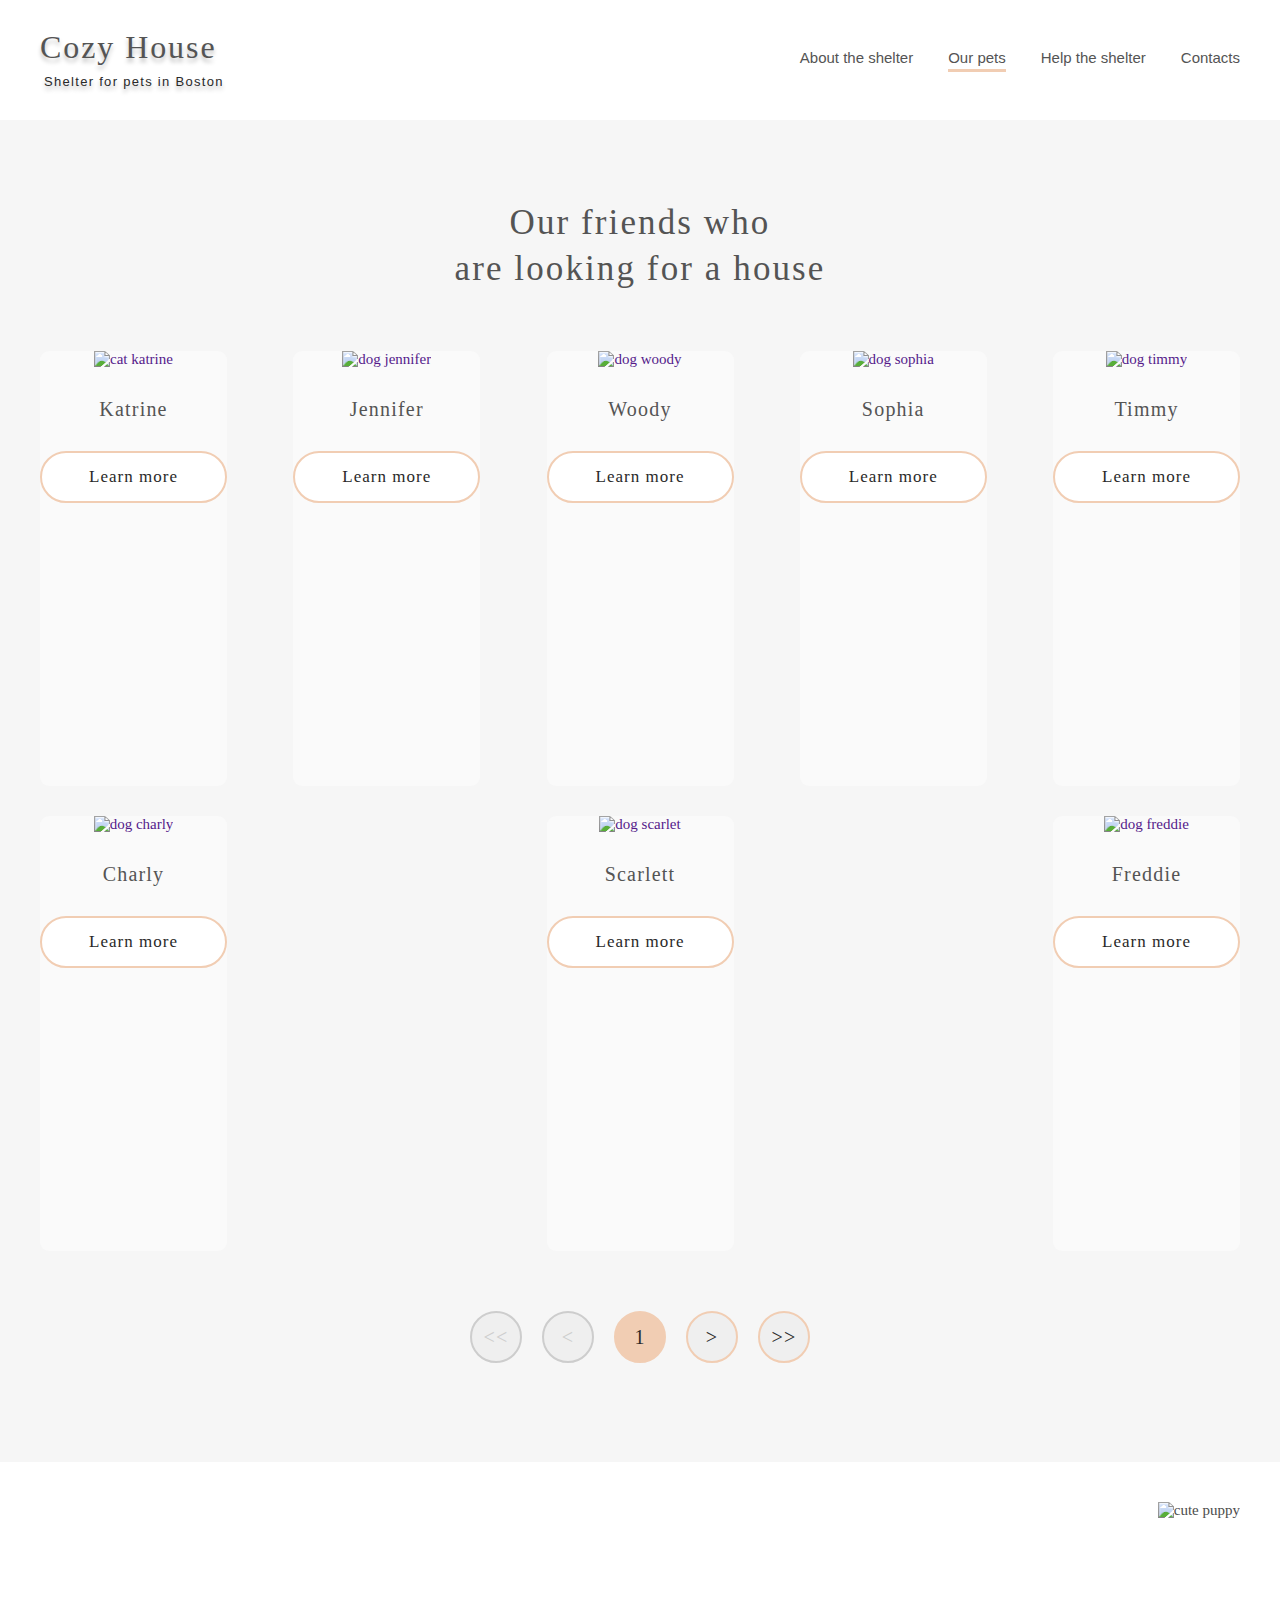
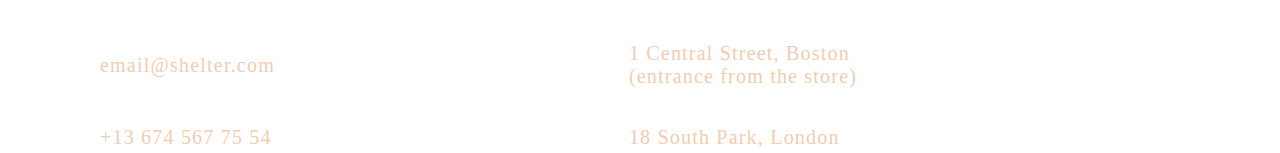
==== pages/pets/ourpets.html @ aa69cafd "feat: link files" ====
<!DOCTYPE html>
<html lang="en">
  <head>
    <meta charset="UTF-8" />
    <meta http-equiv="X-UA-Compatible" content="IE=edge" />
    <meta name="viewport" content="width=device-width, initial-scale=1.0" />
    <link rel="stylesheet" href="../normalize.css" />
    <link rel="stylesheet" href="ourpets.css" />
    <title>Shelter our pets page</title>
  </head>

  <body>
    <div class="body-container">
      <header class="header">
        <div class="wrapper header-wrapper">
          <div class="header-burger">
            <span></span>
        </div>
          <h1 class="header-title">
            <a href="../html/index.html" class="header-logo">Cozy House</a>
          </h1>
          <nav class="header-nav">
            <ul class="header-list">
              <li class="header-item">
                <a href="../html/index.html" class="nav-link"
                  >About the shelter</a
                >
              </li>
              <li class="header-item">
                <a href="" class="nav-link default-link">Our pets</a>
              </li>
              <li class="header-item">
                <a href="../html/index.html#help" class="nav-link"
                  >Help the shelter</a
                >
              </li>
              <li class="header-item">
                <a href="#contacts" class="nav-link">Contacts</a>
              </li>
            </ul>
          </nav>
        </div>
      </header>
      <main class="main">
        <section class="section section-pets">
          <div class="wrapper pets-wrapper">
            <h3 class="our-friends-heading">
              Our friends who<br />are looking for a house
            </h3>
            <div class="cards-container">
              <a href="" class="slider-link">
                <div class="slider-card">
                  <img
                    src="../assets/our-pets-page/pets-katrine.png"
                    alt="cat katrine"
                  />
                  <p class="card-name">Katrine</p>
                  <button class="card-button">Learn more</button>
                </div>
              </a>
              <a href="" class="slider-link">
                <div class="slider-card">
                  <img
                    src="../assets/our-pets-page/pets-jennifer.png"
                    alt="dog jennifer"
                  />
                  <p class="card-name">Jennifer</p>
                  <button class="card-button">Learn more</button>
                </div>
              </a>
              <a href="" class="slider-link">
                <div class="slider-card">
                  <img
                    src="../assets/our-pets-page/pets-woody.png"
                    alt="dog woody"
                  />
                  <p class="card-name">Woody</p>
                  <button class="card-button">Learn more</button>
                </div>
              </a>
              <a href="" class="slider-link">
                <div class="slider-card">
                  <img
                    src="../assets/our-pets-page/pets-sophia.png"
                    alt="dog sophia"
                  />
                  <p class="card-name">Sophia</p>
                  <button class="card-button">Learn more</button>
                </div>
              </a>
              <a href="" class="slider-link">
                <div class="slider-card">
                  <img
                    src="../assets/our-pets-page/pets-timmy.png"
                    alt="dog timmy"
                  />
                  <p class="card-name">Timmy</p>
                  <button class="card-button">Learn more</button>
                </div>
              </a>
              <a href="" class="slider-link">
                <div class="slider-card">
                  <img
                    src="../assets/our-pets-page/pets-charly.png"
                    alt="dog charly"
                  />
                  <p class="card-name">Charly</p>
                  <button class="card-button">Learn more</button>
                </div>
              </a>
              <a href="" class="slider-link">
                <div class="slider-card">
                  <img
                    src="../assets/our-pets-page/pets-scarlet.png"
                    alt="dog scarlet"
                  />
                  <p class="card-name">Scarlett</p>
                  <button class="card-button">Learn more</button>
                </div>
              </a>
              <a href="" class="slider-link">
                <div class="slider-card">
                  <img
                    src="../assets/our-pets-page/pets-freddie.png"
                    alt="dog freddie"
                  />
                  <p class="card-name">Freddie</p>
                  <button class="card-button">Learn more</button>
                </div>
              </a>
            </div>
            <div class="nav-container">
              <button class="pets-button disabled-button"><<</button>
              <button class="pets-button disabled-button"><</button>
              <div class="pets-button">1</div>
              <button class="pets-button">></button>
              <button class="pets-button">>></button>
            </div>
          </div>
        </section>
      </main>
      <footer class="footer" id="contacts">
        <div class="wrapper footer-wrapper">
          <div class="footer-info footer-contacts">
            <h3 class="content-title footer-title">
              For questions and suggestions
            </h3>
            <a href="mailto:email@shelter.com" class="footer-link contacts-link">email@shelter.com</a>
            <a href="tel:+136745677554" class="footer-link contacts-link">+13 674 567 75 54</a>
          </div>
          <div class="footer-info footer-locations">
            <h3 class="content-title footer-title">
              We are waiting for your visit
            </h3>
            <a href="https://goo.gl/maps/SF7EpuQ145KWg9pb9"
              class="footer-link locations-link"
              target="_blank">1 Central Street, Boston (entrance from the store)</a>
            <a href="https://goo.gl/maps/WDhi2uCBMkjXG2BU6"
              class="footer-link locations-link"
              target="_blank">18 South Park, London</a>
          </div>
          <div class="footer-img">
            <img src="../assets/background/footer-puppy.png" alt="cute puppy" />
          </div>
        </div>
      </footer>
    </div>
    <script src="ourpets.js"></script>
  </body>
</html>
---- pages/pets/ourpets.css ----
html {
  scroll-behavior: smooth;
}

*,
*::after,
*::before {
  margin: 0;
  padding: 0;
  border: 0;
  box-sizing: border-box;
}

a {
  text-decoration: none;
}

li {
  list-style: none;
}

img {
  vertical-align: top;
}

/*-------------general-styles-----------*/

body {
  font-family: Georgia;
  font-weight: 400;
  font-style: normal;
  font-size: 15px;
  color: #4c4c4c;
}

h1,
h2,
h3,
h4,
h5,
h6 {
  font-weight: inherit;
  font-size: inherit;
}

.body-container {
  height: 100%;
  display: flex;
  flex-direction: column;
  justify-content: space-between;
}

.wrapper {
  max-width: 1200px;
  margin: 0 auto;
  box-sizing: content-box;
  padding: 0px 15px 0px 15px;
}

/*-------------general-adaptive-styles-----------*/

@media (max-width: 1279px) and (min-width: 768px) {
  .wrapper {
    max-width: 708px;
    padding: 0;
  }
}

@media (max-width: 767px) and (min-width: 320px) {
  .wrapper {
    max-width: 300px;
    padding: 0;
  }
}

/*-------------header------------*/

.header {
  position: fixed;
  top: 0;
  left: 0;
  background-color: #fff;
  width: 100%;
  padding: 30px 0px;
}

.header-wrapper {
  max-height: 60px;
  display: flex;
  justify-content: space-between;
  align-items: center;
}

.header-logo {
  display: flex;
  flex-direction: column;
  font-size: 32px;
  line-height: 110%;
  color: #545454;
  text-shadow: 0px 4px 4px rgba(0, 0, 0, 0.25);
  letter-spacing: 0.06em;
}

.header-logo::after {
  content: "Shelter for pets in Boston";
  font-family: "Arial";
  font-style: normal;
  font-weight: 400;
  font-size: 13px;
  line-height: 115%;
  letter-spacing: 0.1em;
  color: #292929;
  margin: 10px 1px 0px 4px;
}

.header-nav {
  padding: 16px 0px 20px 0px;
}

.header-list {
  display: flex;
  justify-content: space-between;
  column-gap: 35px;
}

.header-item {
}

.nav-link {
  position: relative;
  color: #545454;
  font-family: "Arial";
  font-style: normal;
  font-weight: 400;
  font-size: 15px;
  line-height: 160%;
}

.nav-link::after {
  content: "";
  position: absolute;
  width: 100%;
  transform: scaleX(0);
  height: 3px;
  bottom: -6px;
  left: 0;
  background-color: #f1cdb3;
  transform-origin: bottom right;
  transition: transform 0.3s ease-out;
}

.nav-link:hover {
  color: #292929;
}

.nav-link:hover:after {
  transform: scaleX(1);
  transform-origin: bottom left;
}

.default-link::after {
  content: "";
  position: absolute;
  width: 100%;
  transform: scaleX(1);
  height: 3px;
  bottom: -6px;
  left: 0;
  background-color: #f1cdb3;
}

.nav-link:active {
  border-bottom: 3px solid #f1cdb3;
}

.header-burger {
  display: none;
}
/*-------------heder-adaptive-styles-----------*/

@media (max-width: 1279px) and (min-width: 768px) {
  .header-wrapper {
    justify-content: start;
    column-gap: 81px;
  }
}

@media (max-width: 767px) and (min-width: 320px) {
  .header {
    width: 100%;
    top: 0;
  }
  .header-wrapper {
    justify-content: start;
    column-gap: 43px;
  }
  .header-nav {
    display: none;
  }
  .header-burger {
    display: block;
    position: relative;
    width: 30px;
    height: 22px;
    order: 1;
  }
  .header-burger span {
    position: absolute;
    background-color:  #000000;
    width: 100%;
    height: 2px;
    left: 0;
    top: 10px;
  }
  .header-burger::before,
  .header-burger::after {
    content: "";
    position: absolute;
    background-color: #000000;
    width: 100%;
    height: 2px;
    left: 0;
  }
  .header-burger::before {
    top: 0;
  }
  .header-burger::after {
    bottom: 0;
  }
}

/*-------------main-styles-----------*/

.main {
  flex: 1 1 auto;
}

.content-title {
  font-size: 35px;
  line-height: 130%;
  letter-spacing: 0.06em;
  color: #545454;
}

@media (max-width: 767px) and (min-width: 320px) {
  .content-title {
    font-size: 25px;
    text-align: center;
  }
}

/*----------our-pets-section-------------*/

.section {
  padding: 200px 0px 100px 0px;
}

.section-pets {
  background: #f6f6f6;
}

.pets-wrapper {
  max-height: 1162px;
  display: flex;
  flex-direction: column;
  justify-content: space-between;
  row-gap: 45px;
  align-items: center;
}

.our-friends-heading {
  max-width: 400px;
  text-align: center;
  font-size: 35px;
  line-height: 130%;
  letter-spacing: 0.06em;
  color: #545454;
}

.cards-container {
  display: flex;
  flex-wrap: wrap;
  column-gap: 40px;
  row-gap: 30px;
  justify-content: space-between;
  padding: 15px 0px;
}

.slider-link:hover button {
  background: #fddcc4;
  border: 0;
  transition: 3ms;
}

.slider-link:hover div {
  background: #ffffff;
  transition: 3ms;
}

.slider-card {
  max-width: 270px;
  height: 435px;
  row-gap: 30px;
  display: flex;
  flex-direction: column;
  justify-content: start;
  align-items: center;
  background: #fafafa;
  border-radius: 9px;
}

.card-name {
  font-weight: 400;
  font-size: 20px;
  line-height: 115%;
  letter-spacing: 0.06em;
  color: #545454;
}

.card-button {
  width: 187px;
  height: 52px;
  border: 2px solid #f1cdb3;
  background: white;
  border-radius: 100px;
  font-size: 17px;
  line-height: 130%;
  letter-spacing: 0.06em;
  color: #292929;
}

.nav-container {
  display: flex;
  column-gap: 20px;
}

.pets-button {
  display: flex;
  justify-content: center;
  align-items: center;
  position: relative;
  border: 2px solid #f1cdb3;
  width: 52px;
  height: 52px;
  border-radius: 100px;
  font-size: 20px;
  line-height: 115%;
  letter-spacing: 0.06em;
  color: #292929;
}

.pets-button:nth-child(3) {
  background-color: #f1cdb3;
}

.disabled-button {
  border: 2px solid #cdcdcd;
  color: #cdcdcd;
}

/*-------------our-pets-adaptive-styles-----------*/

@media (max-width: 1279px) and (min-width: 768px) {
  .section {
    padding: 200px 0px 70px 0px;
  }
  .pets-wrapper {
    max-height: 1603px;
    row-gap: 30px;
  }
  .cards-container {
    padding: 0;
    padding: 0px 64px;
  }
  .slider-link:nth-child(n+7) {
    display: none;
  }
  .nav-container {
    margin: 10px 0px 0px 0px;
}
}

@media (max-width: 767px) and (min-width: 320px) {
  .slider-link:nth-child(n + 4) {
    display: none;
  }
  .section {
      padding: 162px 0px 42px 0px;
  }
  .pets-wrapper {
    max-height: 1565px;
    row-gap: 42px;
  }
  .our-friends-heading {
    font-size: 25px;
  }
  .cards-container {
    padding: 0;
    justify-content: center;
  }
  .nav-container {
    column-gap: 10px;
  }
}

/*-------------footer------------*/

.footer {
  width: 100%;
  max-height: 350px;
  background-image: url(../assets/background/footer-gradient-background.png),
    url(../assets/background/footer-background.png);
  background-size: cover;
}

.footer-wrapper {
  margin-top: 40px;
  display: flex;
  justify-content: space-between;
}

.footer-info {
  max-height: 234px;
  display: flex;
  margin: 16px 0px 0px 0px;
  flex-direction: column;
  justify-content: space-between;
}

.footer-contacts {
  row-gap: 40px;
}

.footer-locations {
  row-gap: 33px;
}

.footer-title {
  color: #ffffff;
  text-align: left;
  max-width: 278px;
  letter-spacing: 0.059em; /* в фигме 0.06em */
}

.footer-link {
  display: flex;
  max-width: 302px;
  align-items: center;
  column-gap: 20px;
  text-align: left;
  font-size: 20px;
  line-height: 115%;
  letter-spacing: 0.06em;
  color: #f1cdb3;
}

.contacts-link:nth-child(2)::before {
  content: "";
  background-image: url("../assets/footer-icons/mail.svg");
  width: 40px;
  height: 32px;
  background-repeat: no-repeat;
  align-items: center;
}

.contacts-link:nth-child(3)::before {
  content: "";
  background-image: url("../assets/footer-icons/phone.svg");
  width: 40px;
  height: 32px;
  background-repeat: no-repeat;
}

.locations-link::before {
  content: "";
  background-image: url("../assets/footer-icons/pin.svg");
  min-width: 22px;
  height: 32px;
  background-position: center;
  background-repeat: no-repeat;
}

/*----------footer-adaptive-styles-------------*/

@media (max-width: 1279px) and (min-width: 320px) {
  .footer-info {
    margin: 0;
  }
}

@media (max-width: 1279px) and (min-width: 768px) {
  .footer {
    max-height: 639px;
  }
  .footer-wrapper {
    margin-top: 35px; /* в фигме 30px */
    flex-wrap: wrap;
    justify-content: space-around;
    row-gap: 65px;
  }
}

@media (max-width: 767px) and (min-width: 320px) {
  .footer {
    max-height: 809px;
  }
  .footer-wrapper {
    margin-top: 27px; /* в фигме 30px */
    flex-wrap: wrap;
    justify-content: center;
    row-gap: 40px;
  }
  .footer-info {
    align-items: center;
  }
  .footer-locations {
    row-gap: 40px;
  }
  .footer-title {
    text-align: center;
  }
  .locations-link:last-child {
    align-self: flex-start;
  }
  .footer-img img {
    width: 260px;
    height: 269px;
  }
}
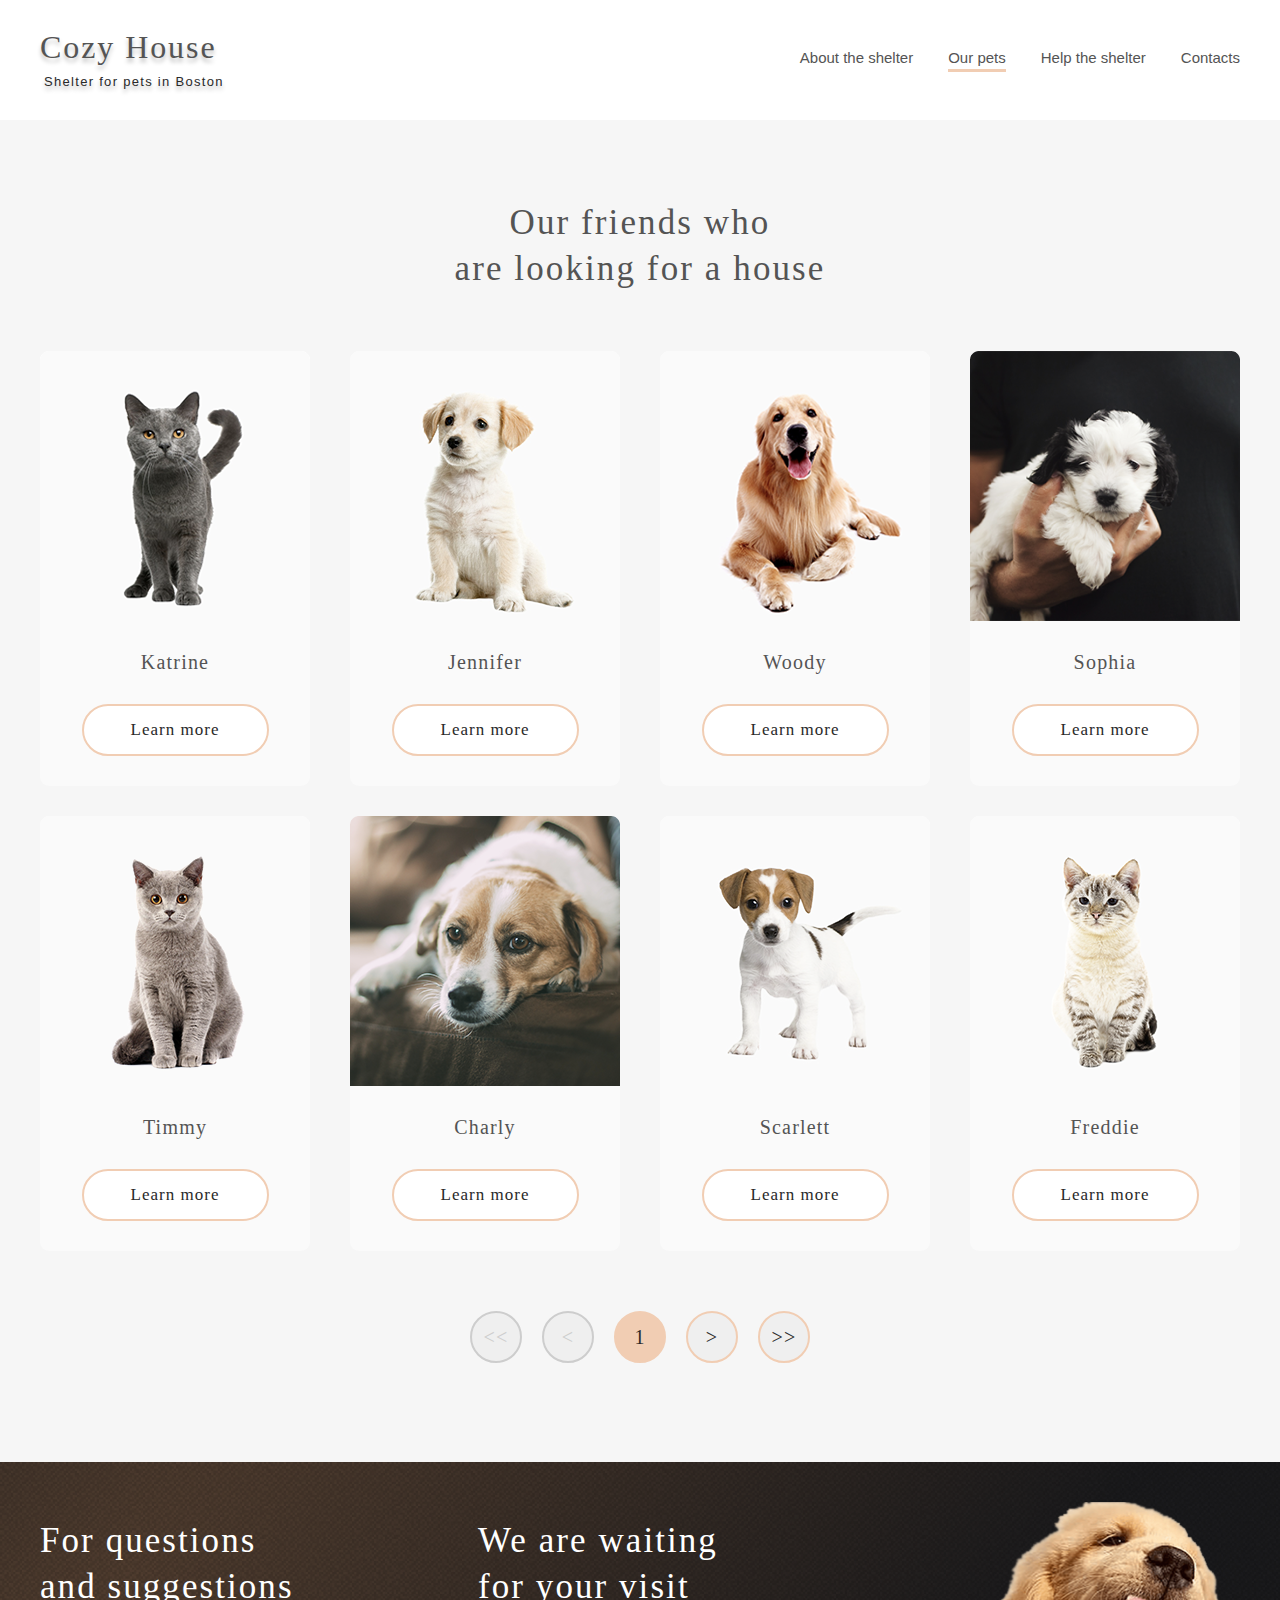
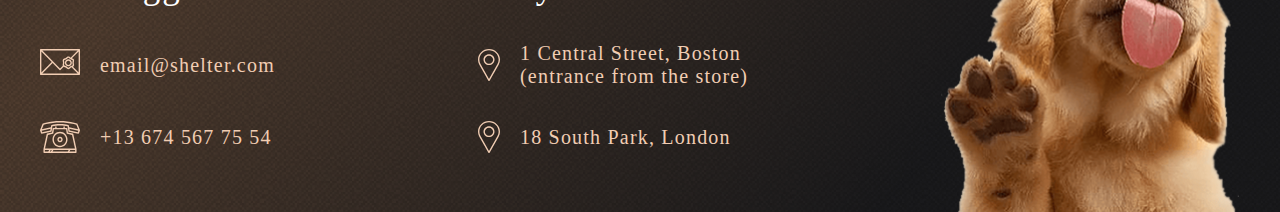
==== commit 1753a0f2: "feat: burger-menu" ====
--- a/pages/pets/ourpets.html
+++ b/pages/pets/ourpets.html
@@ -13,16 +13,13 @@
     <div class="body-container">
       <header class="header">
         <div class="wrapper header-wrapper">
-          <div class="header-burger">
-            <span></span>
-        </div>
-          <h1 class="header-title">
-            <a href="../html/index.html" class="header-logo">Cozy House</a>
+          <h1 class="header-title" id="header-link">
+            <a href="../main/index.html" class="header-logo">Cozy House</a>
           </h1>
           <nav class="header-nav">
-            <ul class="header-list">
+            <ul class="header-list" id="menu">
               <li class="header-item">
-                <a href="../html/index.html" class="nav-link"
+                <a href="../main/index.html" class="nav-link"
                   >About the shelter</a
                 >
               </li>
@@ -30,7 +27,7 @@
                 <a href="" class="nav-link default-link">Our pets</a>
               </li>
               <li class="header-item">
-                <a href="../html/index.html#help" class="nav-link"
+                <a href="../main/index.html#help" class="nav-link"
                   >Help the shelter</a
                 >
               </li>
@@ -39,10 +36,14 @@
               </li>
             </ul>
           </nav>
+          <div class="header-burger" id="header-burger">
+            <span></span>
         </div>
+        </div>
+        <div class="popup" id="popup"></div>
       </header>
       <main class="main">
-        <section class="section section-pets">
+        <section class="section section-pets" id="start">
           <div class="wrapper pets-wrapper">
             <h3 class="our-friends-heading">
               Our friends who<br />are looking for a house
@@ -51,7 +52,7 @@
               <a href="" class="slider-link">
                 <div class="slider-card">
                   <img
-                    src="../assets/our-pets-page/pets-katrine.png"
+                    src="../../assets/our-pets-page/pets-katrine.png"
                     alt="cat katrine"
                   />
                   <p class="card-name">Katrine</p>
@@ -61,7 +62,7 @@
               <a href="" class="slider-link">
                 <div class="slider-card">
                   <img
-                    src="../assets/our-pets-page/pets-jennifer.png"
+                    src="../../assets/our-pets-page/pets-jennifer.png"
                     alt="dog jennifer"
                   />
                   <p class="card-name">Jennifer</p>
@@ -71,7 +72,7 @@
               <a href="" class="slider-link">
                 <div class="slider-card">
                   <img
-                    src="../assets/our-pets-page/pets-woody.png"
+                    src="../../assets/our-pets-page/pets-woody.png"
                     alt="dog woody"
                   />
                   <p class="card-name">Woody</p>
@@ -81,7 +82,7 @@
               <a href="" class="slider-link">
                 <div class="slider-card">
                   <img
-                    src="../assets/our-pets-page/pets-sophia.png"
+                    src="../../assets/our-pets-page/pets-sophia.png"
                     alt="dog sophia"
                   />
                   <p class="card-name">Sophia</p>
@@ -91,7 +92,7 @@
               <a href="" class="slider-link">
                 <div class="slider-card">
                   <img
-                    src="../assets/our-pets-page/pets-timmy.png"
+                    src="../../assets/our-pets-page/pets-timmy.png"
                     alt="dog timmy"
                   />
                   <p class="card-name">Timmy</p>
@@ -101,7 +102,7 @@
               <a href="" class="slider-link">
                 <div class="slider-card">
                   <img
-                    src="../assets/our-pets-page/pets-charly.png"
+                    src="../../assets/our-pets-page/pets-charly.png"
                     alt="dog charly"
                   />
                   <p class="card-name">Charly</p>
@@ -111,7 +112,7 @@
               <a href="" class="slider-link">
                 <div class="slider-card">
                   <img
-                    src="../assets/our-pets-page/pets-scarlet.png"
+                    src="../../assets/our-pets-page/pets-scarlet.png"
                     alt="dog scarlet"
                   />
                   <p class="card-name">Scarlett</p>
@@ -121,7 +122,7 @@
               <a href="" class="slider-link">
                 <div class="slider-card">
                   <img
-                    src="../assets/our-pets-page/pets-freddie.png"
+                    src="../../assets/our-pets-page/pets-freddie.png"
                     alt="dog freddie"
                   />
                   <p class="card-name">Freddie</p>
@@ -160,7 +161,7 @@
               target="_blank">18 South Park, London</a>
           </div>
           <div class="footer-img">
-            <img src="../assets/background/footer-puppy.png" alt="cute puppy" />
+            <img src="../../assets/background/footer-puppy.png" alt="cute puppy" />
           </div>
         </div>
       </footer>
--- a/pages/pets/ourpets.css
+++ b/pages/pets/ourpets.css
@@ -115,6 +115,10 @@
 
 .header-nav {
   padding: 16px 0px 20px 0px;
+}
+
+.header-burger {
+  display: none;
 }
 
 .header-list {
@@ -172,10 +176,6 @@
 .nav-link:active {
   border-bottom: 3px solid #f1cdb3;
 }
-
-.header-burger {
-  display: none;
-}
 /*-------------heder-adaptive-styles-----------*/
 
 @media (max-width: 1279px) and (min-width: 768px) {
@@ -202,7 +202,7 @@
     position: relative;
     width: 30px;
     height: 22px;
-    order: 1;
+    cursor: pointer;
   }
   .header-burger span {
     position: absolute;
@@ -227,7 +227,87 @@
   .header-burger::after {
     bottom: 0;
   }
-}
+  .popup {
+    position: fixed;
+    top: 0;
+    right: -100%;
+    z-index: 5;
+    transition: 0.3s;
+    height: 100%;
+    width: 100%;
+    background-color: #292929;
+  }
+  .popup.open {
+    display: flex;
+    right: 0;
+  }
+  .popup .header-list {
+    display: flex;
+    flex-direction: column;
+    row-gap: 40px;
+    margin-left: 39px;
+    align-items: center;
+    max-height: 327px;
+  }
+
+  .popup > .nav-link  {
+    font-family: 'Arial';
+    font-style: normal;
+    font-weight: 400;
+    font-size: 32px;
+    line-height: 160%;
+    color: #CDCDCD;
+  }
+  body.noscroll {
+    overflow: hidden;
+  }
+  .header-logo.disabled {
+    pointer-events: none;
+  }
+
+  .popup-wrapper {
+    display: flex;
+    /* flex-direction: column; */
+    /* column-gap: 158px; */
+    flex-wrap: wrap;
+  }
+
+  .popupHeaderWrapper {
+    align-self:flex-start;
+    display: flex;
+    justify-items: space-between;
+    margin: 30px 0px 0px 0px;
+    column-gap: 43px;
+    align-items: center;
+    height: 60px;
+  }
+  .popup .nav-link {
+    font-family: 'Arial';
+    font-style: normal;
+    font-weight: 400;
+    font-size: 32px;
+    line-height: 160%;
+    color: #CDCDCD;
+  }
+
+  .popup .default-link {
+    color: #FAFAFA;
+  }
+  .popup .nav-link:active {
+    color: #FAFAFA;
+  }
+  .header-logo-open {
+    color: #f1cdb3;
+  }
+
+  .header-logo-open::after {
+    color: #ffffff;
+  }
+  .header-burger-open span, .header-burger-open::after, .header-burger-open::before {
+    background-color: #ffffff;
+}
+}
+
 
 /*-------------main-styles-----------*/
 
@@ -248,7 +328,6 @@
     text-align: center;
   }
 }
-
 /*----------our-pets-section-------------*/
 
 .section {
@@ -327,6 +406,8 @@
   line-height: 130%;
   letter-spacing: 0.06em;
   color: #292929;
+  cursor: pointer;
+
 }
 
 .nav-container {
@@ -347,6 +428,7 @@
   line-height: 115%;
   letter-spacing: 0.06em;
   color: #292929;
+  cursor: pointer;
 }
 
 .pets-button:nth-child(3) {
@@ -408,8 +490,8 @@
 .footer {
   width: 100%;
   max-height: 350px;
-  background-image: url(../assets/background/footer-gradient-background.png),
-    url(../assets/background/footer-background.png);
+  background-image: url(../../assets/background/footer-gradient-background.png),
+    url(../../assets/background/footer-background.png);
   background-size: cover;
 }
 
@@ -456,7 +538,7 @@
 
 .contacts-link:nth-child(2)::before {
   content: "";
-  background-image: url("../assets/footer-icons/mail.svg");
+  background-image: url("../../assets/footer-icons/mail.svg");
   width: 40px;
   height: 32px;
   background-repeat: no-repeat;
@@ -465,7 +547,7 @@
 
 .contacts-link:nth-child(3)::before {
   content: "";
-  background-image: url("../assets/footer-icons/phone.svg");
+  background-image: url("../../assets/footer-icons/phone.svg");
   width: 40px;
   height: 32px;
   background-repeat: no-repeat;
@@ -473,7 +555,7 @@
 
 .locations-link::before {
   content: "";
-  background-image: url("../assets/footer-icons/pin.svg");
+  background-image: url("../../assets/footer-icons/pin.svg");
   min-width: 22px;
   height: 32px;
   background-position: center;
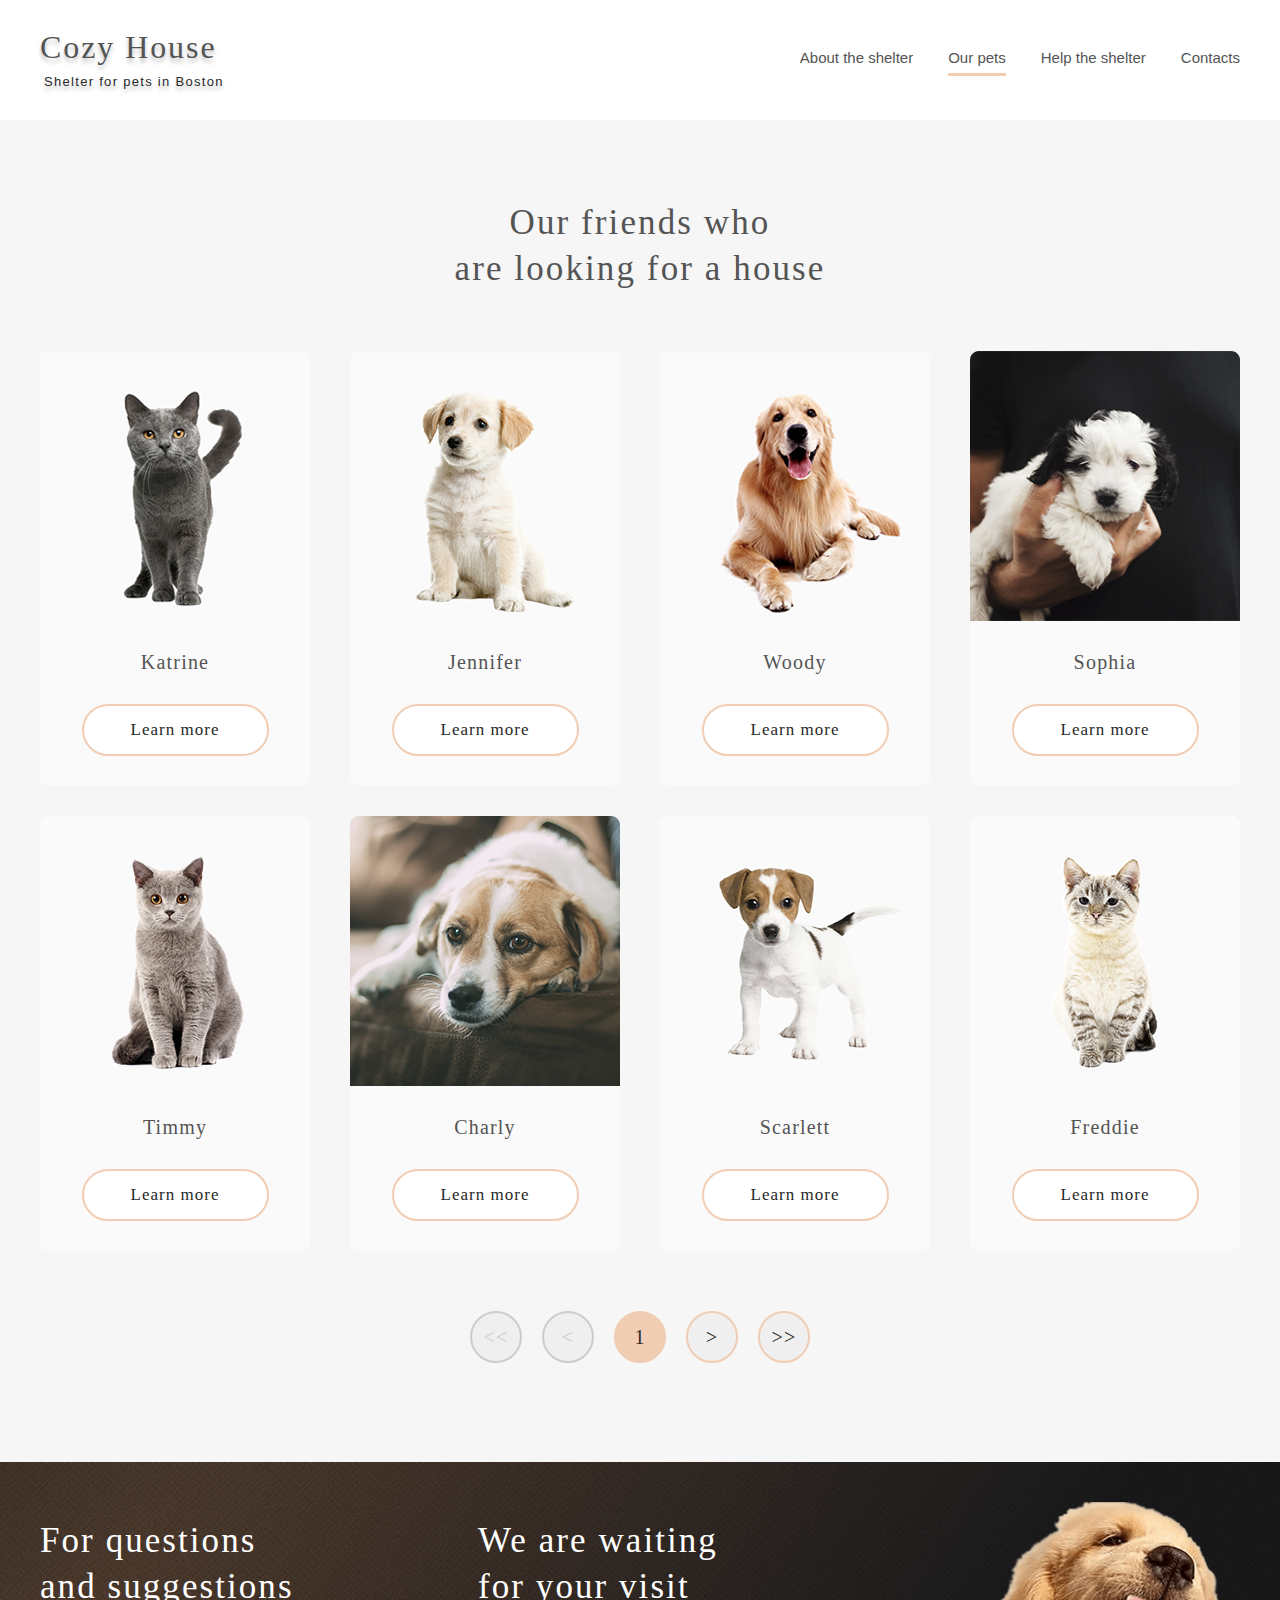
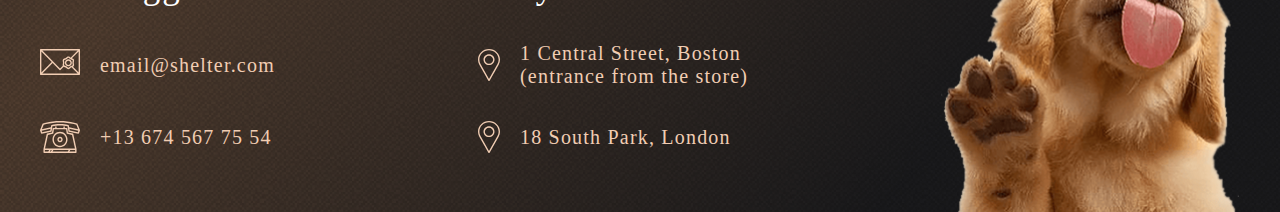
==== commit 2ced1ac2: "fix: position" ====
--- a/pages/pets/ourpets.html
+++ b/pages/pets/ourpets.html
@@ -1,11 +1,11 @@
 <!DOCTYPE html>
 <html lang="en">
   <head>
-    <meta charset="UTF-8" />
-    <meta http-equiv="X-UA-Compatible" content="IE=edge" />
-    <meta name="viewport" content="width=device-width, initial-scale=1.0" />
-    <link rel="stylesheet" href="../normalize.css" />
-    <link rel="stylesheet" href="ourpets.css" />
+    <meta charset="UTF-8">
+    <meta http-equiv="X-UA-Compatible" content="IE=edge">
+    <meta name="viewport" content="width=device-width, initial-scale=1.0">
+    <link rel="stylesheet" href="../normalize.css">
+    <link rel="stylesheet" href="ourpets.css">
     <title>Shelter our pets page</title>
   </head>
 
@@ -24,7 +24,7 @@
                 >
               </li>
               <li class="header-item">
-                <a href="" class="nav-link default-link">Our pets</a>
+                <div class="nav-link default-link">Our pets</div>
               </li>
               <li class="header-item">
                 <a href="../main/index.html#help" class="nav-link"
@@ -40,99 +40,93 @@
             <span></span>
         </div>
         </div>
+        <div class="shadow" id="shadow">
         <div class="popup" id="popup"></div>
+      </div>
       </header>
       <main class="main">
         <section class="section section-pets" id="start">
           <div class="wrapper pets-wrapper">
             <h3 class="our-friends-heading">
-              Our friends who<br />are looking for a house
+              Our friends who<br>are looking for a house
             </h3>
             <div class="cards-container">
-              <a href="" class="slider-link">
+              <div class="slider-item">
                 <div class="slider-card">
                   <img
                     src="../../assets/our-pets-page/pets-katrine.png"
-                    alt="cat katrine"
-                  />
+                    alt="cat katrine">
                   <p class="card-name">Katrine</p>
                   <button class="card-button">Learn more</button>
                 </div>
-              </a>
-              <a href="" class="slider-link">
+              </div>
+              <div class="slider-item">
                 <div class="slider-card">
                   <img
                     src="../../assets/our-pets-page/pets-jennifer.png"
-                    alt="dog jennifer"
-                  />
+                    alt="dog jennifer">
                   <p class="card-name">Jennifer</p>
                   <button class="card-button">Learn more</button>
                 </div>
-              </a>
-              <a href="" class="slider-link">
+              </div>
+              <div class="slider-item">
                 <div class="slider-card">
                   <img
                     src="../../assets/our-pets-page/pets-woody.png"
-                    alt="dog woody"
-                  />
+                    alt="dog woody">
                   <p class="card-name">Woody</p>
                   <button class="card-button">Learn more</button>
                 </div>
-              </a>
-              <a href="" class="slider-link">
+              </div>
+              <div class="slider-item">
                 <div class="slider-card">
                   <img
                     src="../../assets/our-pets-page/pets-sophia.png"
-                    alt="dog sophia"
-                  />
+                    alt="dog sophia">
                   <p class="card-name">Sophia</p>
                   <button class="card-button">Learn more</button>
                 </div>
-              </a>
-              <a href="" class="slider-link">
+              </div>
+              <div class="slider-item">
                 <div class="slider-card">
                   <img
                     src="../../assets/our-pets-page/pets-timmy.png"
-                    alt="dog timmy"
-                  />
+                    alt="dog timmy">
                   <p class="card-name">Timmy</p>
                   <button class="card-button">Learn more</button>
                 </div>
-              </a>
-              <a href="" class="slider-link">
+              </div>
+              <div class="slider-item">
                 <div class="slider-card">
                   <img
                     src="../../assets/our-pets-page/pets-charly.png"
-                    alt="dog charly"
-                  />
+                    alt="dog charly">
                   <p class="card-name">Charly</p>
                   <button class="card-button">Learn more</button>
                 </div>
-              </a>
-              <a href="" class="slider-link">
+              </div>
+              <div class="slider-item">
                 <div class="slider-card">
                   <img
                     src="../../assets/our-pets-page/pets-scarlet.png"
-                    alt="dog scarlet"
-                  />
+                    alt="dog scarlet">
                   <p class="card-name">Scarlett</p>
                   <button class="card-button">Learn more</button>
                 </div>
-              </a>
-              <a href="" class="slider-link">
+              </div>
+              <div class="slider-item">
                 <div class="slider-card">
                   <img
                     src="../../assets/our-pets-page/pets-freddie.png"
-                    alt="dog freddie"
-                  />
+                    alt="dog freddie">
                   <p class="card-name">Freddie</p>
                   <button class="card-button">Learn more</button>
                 </div>
-              </a>
+              </div>
             </div>
             <div class="nav-container">
-              <button class="pets-button disabled-button"><<</button>
-              <button class="pets-button disabled-button"><</button>
+              <button class="pets-button disabled-button">&lt;&lt;</button>
+              <button class="pets-button disabled-button">&lt;</button>
               <div class="pets-button">1</div>
               <button class="pets-button">></button>
               <button class="pets-button">>></button>
@@ -161,7 +155,7 @@
               target="_blank">18 South Park, London</a>
           </div>
           <div class="footer-img">
-            <img src="../../assets/background/footer-puppy.png" alt="cute puppy" />
+            <img src="../../assets/background/footer-puppy.png" alt="cute puppy">
           </div>
         </div>
       </footer>
--- a/pages/pets/ourpets.css
+++ b/pages/pets/ourpets.css
@@ -76,7 +76,8 @@
 /*-------------header------------*/
 
 .header {
-  position: fixed;
+  position: sticky;
+  z-index: 2;
   top: 0;
   left: 0;
   background-color: #fff;
@@ -172,10 +173,6 @@
   left: 0;
   background-color: #f1cdb3;
 }
-
-.nav-link:active {
-  border-bottom: 3px solid #f1cdb3;
-}
 /*-------------heder-adaptive-styles-----------*/
 
 @media (max-width: 1279px) and (min-width: 768px) {
@@ -206,7 +203,7 @@
   }
   .header-burger span {
     position: absolute;
-    background-color:  #000000;
+    background-color: #000000;
     width: 100%;
     height: 2px;
     left: 0;
@@ -227,6 +224,15 @@
   .header-burger::after {
     bottom: 0;
   }
+  .shadow {
+    position: fixed;
+    top: 0;
+    right: -100%;
+    z-index: 3;
+    height: 100%;
+    width: 100%;
+    background-color: rgba(41, 41, 41, 0.6);
+  }
   .popup {
     position: fixed;
     top: 0;
@@ -234,10 +240,10 @@
     z-index: 5;
     transition: 0.3s;
     height: 100%;
-    width: 100%;
+    width: 320px;
     background-color: #292929;
   }
-  .popup.open {
+  .open {
     display: flex;
     right: 0;
   }
@@ -250,13 +256,13 @@
     max-height: 327px;
   }
 
-  .popup > .nav-link  {
-    font-family: 'Arial';
+  .popup > .nav-link {
+    font-family: "Arial";
     font-style: normal;
     font-weight: 400;
     font-size: 32px;
     line-height: 160%;
-    color: #CDCDCD;
+    color: #cdcdcd;
   }
   body.noscroll {
     overflow: hidden;
@@ -273,7 +279,7 @@
   }
 
   .popupHeaderWrapper {
-    align-self:flex-start;
+    align-self: flex-start;
     display: flex;
     justify-items: space-between;
     margin: 30px 0px 0px 0px;
@@ -282,19 +288,19 @@
     height: 60px;
   }
   .popup .nav-link {
-    font-family: 'Arial';
+    font-family: "Arial";
     font-style: normal;
     font-weight: 400;
     font-size: 32px;
     line-height: 160%;
-    color: #CDCDCD;
+    color: #cdcdcd;
   }
 
   .popup .default-link {
-    color: #FAFAFA;
+    color: #fafafa;
   }
   .popup .nav-link:active {
-    color: #FAFAFA;
+    color: #fafafa;
   }
   .header-logo-open {
     color: #f1cdb3;
@@ -303,11 +309,12 @@
   .header-logo-open::after {
     color: #ffffff;
   }
-  .header-burger-open span, .header-burger-open::after, .header-burger-open::before {
+  .header-burger-open span,
+  .header-burger-open::after,
+  .header-burger-open::before {
     background-color: #ffffff;
-}
-}
-
+  }
+}
 
 /*-------------main-styles-----------*/
 
@@ -331,7 +338,7 @@
 /*----------our-pets-section-------------*/
 
 .section {
-  padding: 200px 0px 100px 0px;
+  padding: 80px 0px 100px 0px;
 }
 
 .section-pets {
@@ -365,13 +372,13 @@
   padding: 15px 0px;
 }
 
-.slider-link:hover button {
+.slider-item:hover button {
   background: #fddcc4;
   border: 0;
   transition: 3ms;
 }
 
-.slider-link:hover div {
+.slider-item:hover div {
   background: #ffffff;
   transition: 3ms;
 }
@@ -407,7 +414,6 @@
   letter-spacing: 0.06em;
   color: #292929;
   cursor: pointer;
-
 }
 
 .nav-container {
@@ -444,7 +450,7 @@
 
 @media (max-width: 1279px) and (min-width: 768px) {
   .section {
-    padding: 200px 0px 70px 0px;
+    padding: 80px 0px 70px 0px;
   }
   .pets-wrapper {
     max-height: 1603px;
@@ -454,20 +460,20 @@
     padding: 0;
     padding: 0px 64px;
   }
-  .slider-link:nth-child(n+7) {
+  .slider-item:nth-child(n + 7) {
     display: none;
   }
   .nav-container {
     margin: 10px 0px 0px 0px;
-}
+  }
 }
 
 @media (max-width: 767px) and (min-width: 320px) {
-  .slider-link:nth-child(n + 4) {
+  .slider-item:nth-child(n + 4) {
     display: none;
   }
   .section {
-      padding: 162px 0px 42px 0px;
+    padding: 40px 0px 42px 0px;
   }
   .pets-wrapper {
     max-height: 1565px;
@@ -575,7 +581,7 @@
     max-height: 639px;
   }
   .footer-wrapper {
-    margin-top: 35px; /* в фигме 30px */
+    margin-top: 30px; /* в фигме 30px */
     flex-wrap: wrap;
     justify-content: space-around;
     row-gap: 65px;
@@ -608,4 +614,4 @@
     width: 260px;
     height: 269px;
   }
-}+}
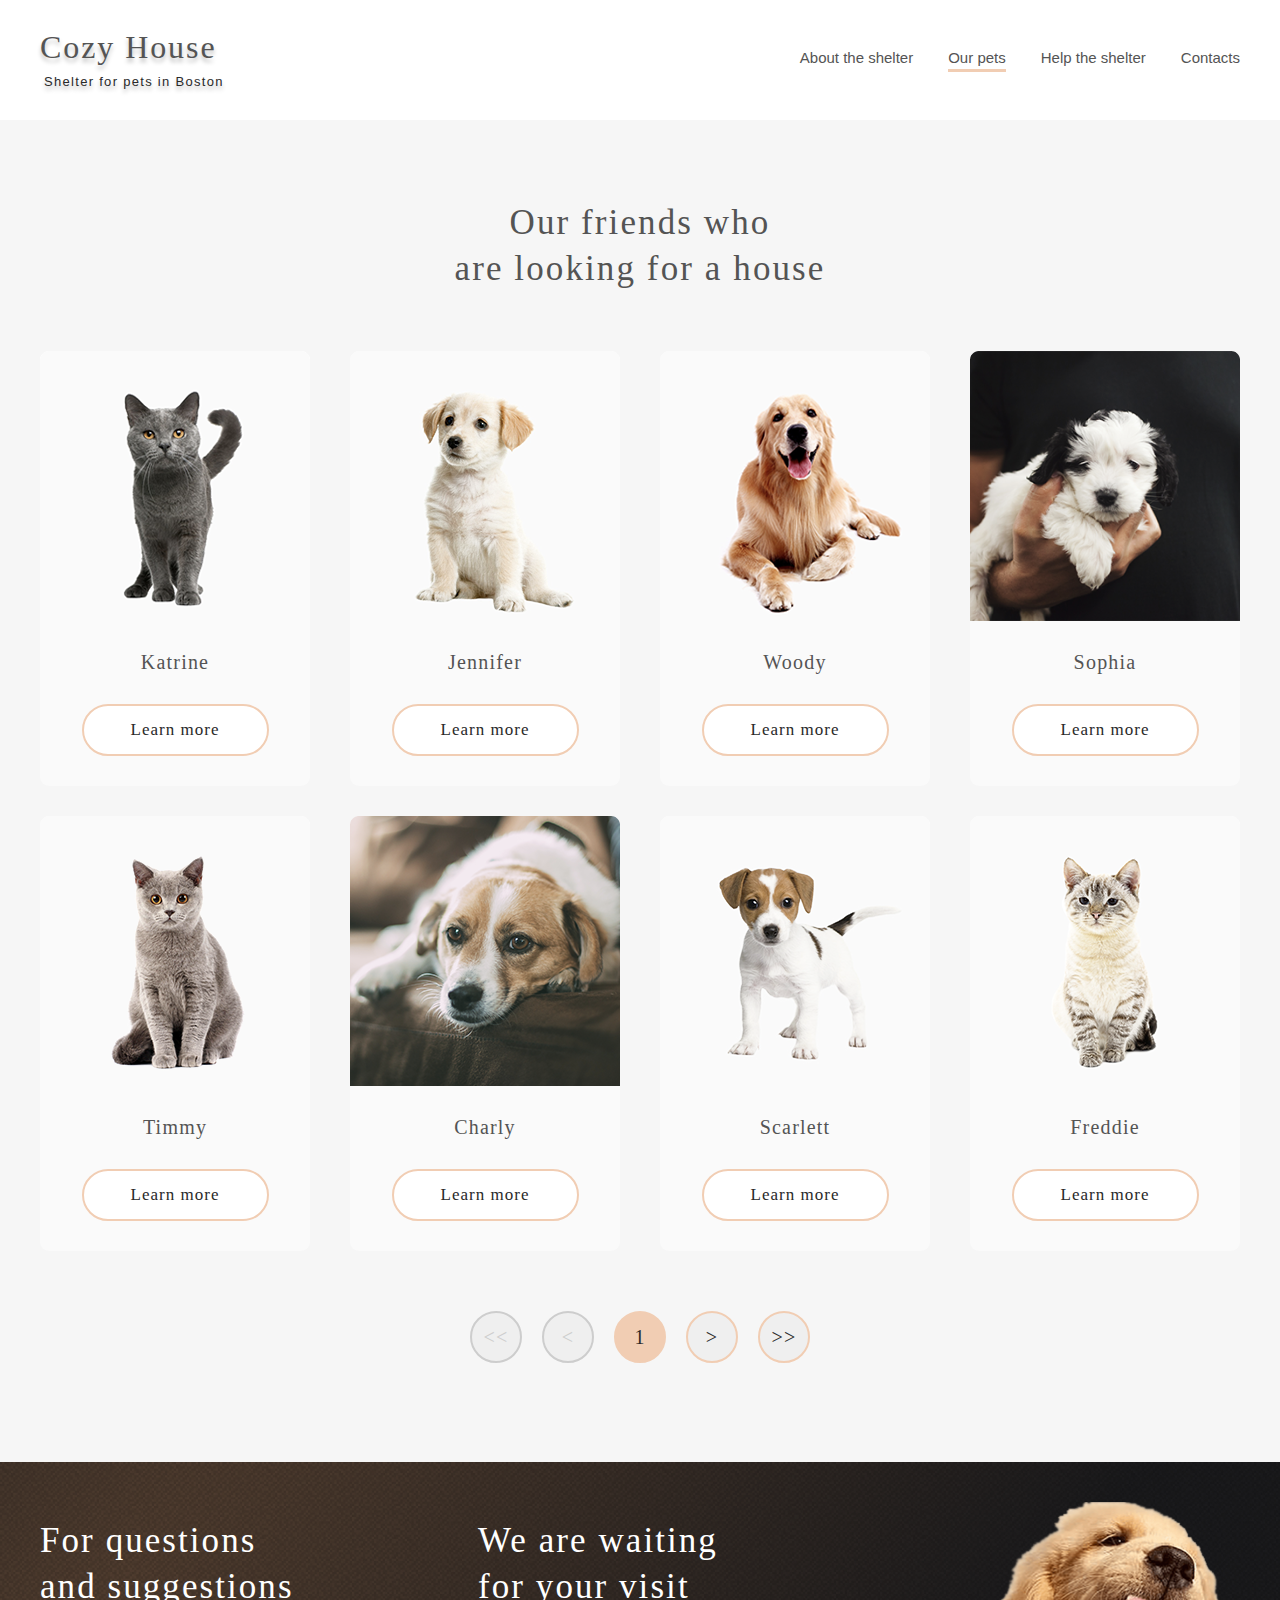
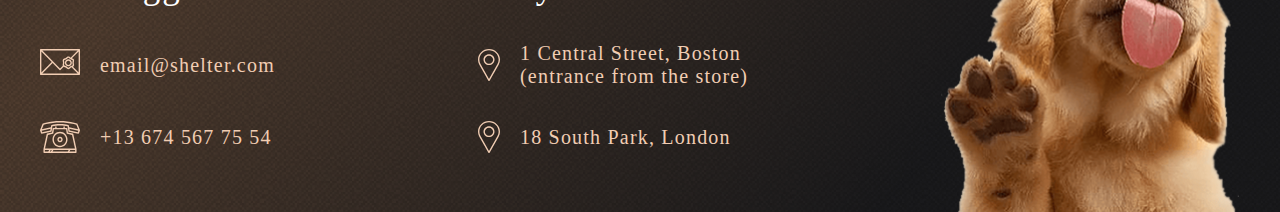
==== commit cd4dc645: "fix: navigation" ====
--- a/pages/pets/ourpets.html
+++ b/pages/pets/ourpets.html
@@ -4,6 +4,7 @@
     <meta charset="UTF-8">
     <meta http-equiv="X-UA-Compatible" content="IE=edge">
     <meta name="viewport" content="width=device-width, initial-scale=1.0">
+    <meta name="author" content="margarita fomkina">
     <link rel="stylesheet" href="../normalize.css">
     <link rel="stylesheet" href="ourpets.css">
     <title>Shelter our pets page</title>
@@ -24,7 +25,7 @@
                 >
               </li>
               <li class="header-item">
-                <div class="nav-link default-link">Our pets</div>
+                <a href="#" class="nav-link default-link">Our pets</a>
               </li>
               <li class="header-item">
                 <a href="../main/index.html#help" class="nav-link"
--- a/pages/pets/ourpets.css
+++ b/pages/pets/ourpets.css
@@ -139,6 +139,7 @@
   font-weight: 400;
   font-size: 15px;
   line-height: 160%;
+  /* margin: 4px 0px 0px 0px; */
 }
 
 .nav-link::after {
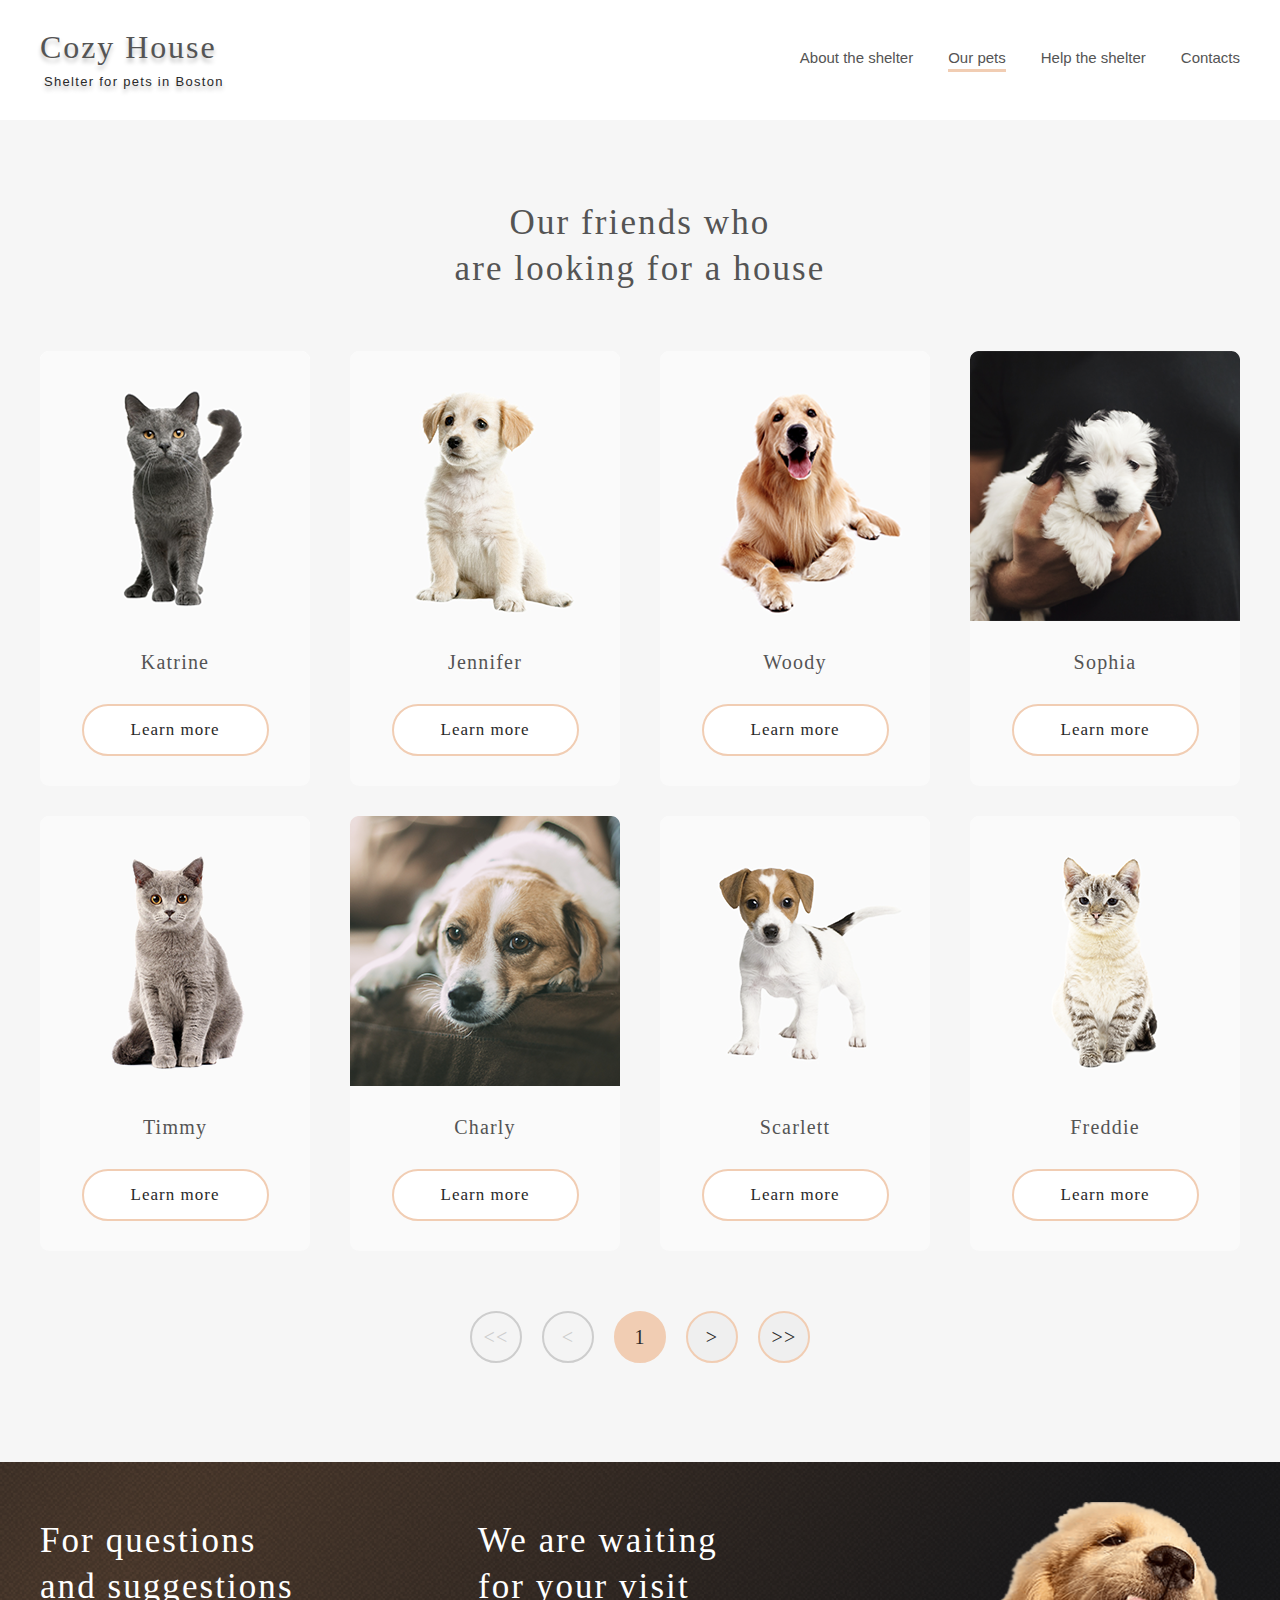
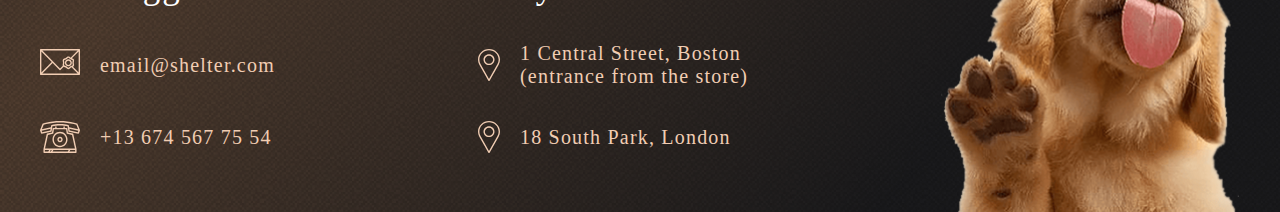
==== commit 4ef9d394: "feat: pagination" ====
--- a/pages/pets/ourpets.html
+++ b/pages/pets/ourpets.html
@@ -51,88 +51,74 @@
             <h3 class="our-friends-heading">
               Our friends who<br>are looking for a house
             </h3>
-            <div class="cards-container">
-              <div class="slider-item">
-                <div class="slider-card">
-                  <img
-                    src="../../assets/our-pets-page/pets-katrine.png"
+            <div class="slider-container">
+              <div class="card-container">
+                  <img class="pets-img"
+                    src="../../assets/pets/pets_0.png"
                     alt="cat katrine">
                   <p class="card-name">Katrine</p>
                   <button class="card-button">Learn more</button>
-                </div>
               </div>
-              <div class="slider-item">
-                <div class="slider-card">
-                  <img
-                    src="../../assets/our-pets-page/pets-jennifer.png"
+              <div class="card-container">
+                  <img class="pets-img"
+                    src="../../assets/pets/pets_1.png"
                     alt="dog jennifer">
                   <p class="card-name">Jennifer</p>
                   <button class="card-button">Learn more</button>
-                </div>
               </div>
-              <div class="slider-item">
-                <div class="slider-card">
-                  <img
-                    src="../../assets/our-pets-page/pets-woody.png"
+              <div class="card-container">
+                  <img class="pets-img"
+                    src="../../assets/pets/pets_2.png"
                     alt="dog woody">
                   <p class="card-name">Woody</p>
                   <button class="card-button">Learn more</button>
-                </div>
               </div>
-              <div class="slider-item">
-                <div class="slider-card">
-                  <img
-                    src="../../assets/our-pets-page/pets-sophia.png"
+              <div class="card-container">
+                  <img class="pets-img"
+                    src="../../assets/pets/pets_3.png"
                     alt="dog sophia">
                   <p class="card-name">Sophia</p>
                   <button class="card-button">Learn more</button>
-                </div>
               </div>
-              <div class="slider-item">
-                <div class="slider-card">
-                  <img
-                    src="../../assets/our-pets-page/pets-timmy.png"
+              <div class="card-container">
+                  <img class="pets-img"
+                    src="../../assets/pets/pets_4.png"
                     alt="dog timmy">
                   <p class="card-name">Timmy</p>
                   <button class="card-button">Learn more</button>
-                </div>
               </div>
-              <div class="slider-item">
-                <div class="slider-card">
-                  <img
-                    src="../../assets/our-pets-page/pets-charly.png"
+              <div class="card-container">
+                  <img class="pets-img"
+                    src="../../assets/pets/pets_5.png"
                     alt="dog charly">
                   <p class="card-name">Charly</p>
                   <button class="card-button">Learn more</button>
-                </div>
               </div>
-              <div class="slider-item">
-                <div class="slider-card">
+              <div class="card-container">
                   <img
-                    src="../../assets/our-pets-page/pets-scarlet.png"
+                    src="../../assets/pets/pets_6.png"
                     alt="dog scarlet">
                   <p class="card-name">Scarlett</p>
                   <button class="card-button">Learn more</button>
-                </div>
               </div>
-              <div class="slider-item">
-                <div class="slider-card">
+              <div class="card-container">
                   <img
-                    src="../../assets/our-pets-page/pets-freddie.png"
+                    src="../../assets/pets/pets_7.png"
                     alt="dog freddie">
                   <p class="card-name">Freddie</p>
                   <button class="card-button">Learn more</button>
-                </div>
               </div>
             </div>
             <div class="nav-container">
-              <button class="pets-button disabled-button">&lt;&lt;</button>
-              <button class="pets-button disabled-button">&lt;</button>
-              <div class="pets-button">1</div>
-              <button class="pets-button">></button>
-              <button class="pets-button">>></button>
+              <button class="pets-button to-beggin-btn" id="to-beggin-btn" disabled>&lt;&lt;</button>
+              <button class="pets-button to-left-btn" id="to-left" disabled>&lt;</button>
+              <div class="page-num" id="page">1</div>
+              <button class="pets-button to-right-btn" id="to-right">></button>
+              <button class="pets-button to-end-btn" id="to-end-btn">>></button>
             </div>
           </div>
+          <div class="pet-popup"></div>
+          <div class="popup-shadow"></div>
         </section>
       </main>
       <footer class="footer" id="contacts">
@@ -161,6 +147,9 @@
         </div>
       </footer>
     </div>
-    <script src="ourpets.js"></script>
+    <script src="../main/allPets.js"></script>
+    <script src="ourPersBurger.js"></script>
+    <script src="ourPetsPopup.js"></script>
+    <script src="ourPetsPagination.js"></script>
   </body>
 </html>
--- a/pages/pets/ourpets.css
+++ b/pages/pets/ourpets.css
@@ -31,6 +31,9 @@
   font-style: normal;
   font-size: 15px;
   color: #4c4c4c;
+}
+body.noscroll {
+  overflow: hidden;
 }
 
 h1,
@@ -201,6 +204,7 @@
     width: 30px;
     height: 22px;
     cursor: pointer;
+    transition: 1s;
   }
   .header-burger span {
     position: absolute;
@@ -239,7 +243,7 @@
     top: 0;
     right: -100%;
     z-index: 5;
-    transition: 0.3s;
+    transition: 1s;
     height: 100%;
     width: 320px;
     background-color: #292929;
@@ -247,6 +251,9 @@
   .open {
     display: flex;
     right: 0;
+  }
+  .popup.open{
+    transition: 1s;
   }
   .popup .header-list {
     display: flex;
@@ -310,6 +317,10 @@
   .header-logo-open::after {
     color: #ffffff;
   }
+  .header-burger-open{
+    rotate: 90deg;
+    transition: 1s;
+  }
   .header-burger-open span,
   .header-burger-open::after,
   .header-burger-open::before {
@@ -344,6 +355,10 @@
 
 .section-pets {
   background: #f6f6f6;
+  /* position: relative; */
+  /* display: flex;
+  justify-content: center;
+  align-items: center; */
 }
 
 .pets-wrapper {
@@ -364,7 +379,7 @@
   color: #545454;
 }
 
-.cards-container {
+.slider-container {
   display: flex;
   flex-wrap: wrap;
   column-gap: 40px;
@@ -373,18 +388,7 @@
   padding: 15px 0px;
 }
 
-.slider-item:hover button {
-  background: #fddcc4;
-  border: 0;
-  transition: 3ms;
-}
-
-.slider-item:hover div {
-  background: #ffffff;
-  transition: 3ms;
-}
-
-.slider-card {
+.card-container {
   max-width: 270px;
   height: 435px;
   row-gap: 30px;
@@ -394,6 +398,19 @@
   align-items: center;
   background: #fafafa;
   border-radius: 9px;
+}
+
+.card-container:hover button {
+  background: #fddcc4;
+  border: 0;
+  transition: 3ms;
+  cursor: pointer;
+}
+
+.card-container:hover {
+  background: #ffffff;
+  transition: 3ms;
+  cursor: pointer;
 }
 
 .card-name {
@@ -437,14 +454,162 @@
   color: #292929;
   cursor: pointer;
 }
-
-.pets-button:nth-child(3) {
+.page-num {
+  display: flex;
+  justify-content: center;
+  align-items: center;
+  position: relative;
+  border: 2px solid #f1cdb3;
+  width: 52px;
+  height: 52px;
+  border-radius: 100px;
+  font-size: 20px;
+  line-height: 115%;
+  letter-spacing: 0.06em;
+  color: #292929;
+  cursor: pointer;
   background-color: #f1cdb3;
 }
 
-.disabled-button {
+/* .pets-button:nth-child(3) {
+  background-color: #f1cdb3;
+} */
+.pets-button:disabled {
   border: 2px solid #cdcdcd;
   color: #cdcdcd;
+}
+/*-------------popup-----------*/
+
+.popup-shadow {
+  display: none;
+}
+.popup-shadow-active {
+  display: block;
+  position: absolute;
+  width: 100%;
+  /* min-height: 100vh; */
+  height: calc(100vh*5);
+  overflow: auto;
+  z-index: 4;
+  top: 0;
+  left: 0;
+  background: rgba(41, 41, 41, 0.6);
+}
+.pet-popup {
+  display: none;
+}
+
+.pet-popup-open {
+  /* не относительно видмого экрана */
+  position: absolute;
+  top: 450px;
+  left: 20%;
+  width: 900px;
+  height: 500px;
+  z-index: 5;
+  align-self: center;
+  background-color: #292929;
+  display: flex;
+  background: #FAFAFA;
+border-radius: 9px;
+transition: all 1.5s;
+}
+
+.close-icon {
+  border: 2px solid #f1cdb3;
+  border-radius: 100px;
+  background-repeat: no-repeat;
+  background-position: center;
+  align-self: center;
+  cursor: pointer;
+
+  position: absolute;
+background-image: url(../../assets/icons/Vector.svg);
+width: 52px;
+height: 52px;
+top: -50px;
+right: -50px;
+transition: all 1.5s;
+}
+
+.close-icon:hover{
+  background-color: #FDDCC4;
+  cursor: pointer;
+  transition: 3ms;
+}
+
+.pet-img{
+  border-radius: 9px;
+  animation: fadeInFromNone 1.5s ease-out
+}
+
+@keyframes fadeInFromNone {
+  0% {
+      display: none;
+      opacity: 0;
+  }
+
+  100% {
+      display: block;
+      opacity: 1;
+  }
+}
+
+.pet-content {
+  margin: 50px 20px 88px 5px;
+  font-family: 'Georgia';
+font-style: normal;
+font-weight: 400;
+letter-spacing: 0.06em;
+color: #000000;
+display: flex;
+flex-direction: column;
+justify-content: space-between;
+row-gap: 20px;
+}
+
+.pet-header{
+  display: flex;
+  flex-direction: column;
+  row-gap: 10px;
+}
+
+.pet-name {
+font-size: 35px;
+line-height: 45px;
+}
+
+.pet-type {
+font-size: 20px;
+line-height: 23px;
+}
+
+.pet-desc {
+font-size: 15px;
+line-height: 17px;
+}
+
+.pet-addInfo {
+  font-weight: 400;
+font-size: 15px;
+line-height: 17px;
+display: flex;
+flex-direction: column;
+row-gap: 11px;
+}
+.info-item{
+  display: flex;
+  align-items: center;
+}
+.info-item::before {
+content: "";
+display: inline-block;
+margin-right: 10px;
+width: 4px;
+height: 4px;
+border-radius: 100%;
+background-position: 50%;
+background: #F1CDB3;
 }
 
 /*-------------our-pets-adaptive-styles-----------*/
@@ -457,20 +622,36 @@
     max-height: 1603px;
     row-gap: 30px;
   }
-  .cards-container {
+  .slider-container {
     padding: 0;
     padding: 0px 64px;
   }
-  .slider-item:nth-child(n + 7) {
+  .card-container:nth-child(n + 7) {
     display: none;
   }
   .nav-container {
     margin: 10px 0px 0px 0px;
   }
+  .pet-popup-open {
+    width: 630px;
+    height: 350px;
+  }
+  .pet-content {
+    margin: 10px 0px 38px 5px;
+  }
+  .pet-desc {
+    font-size: 13px;
+  }
+  .pet-addInfo {
+  row-gap: 6px;
+  }
+  .pet-popup-open {
+    left: 15%;
+  }
 }
 
 @media (max-width: 767px) and (min-width: 320px) {
-  .slider-item:nth-child(n + 4) {
+  .card-container:nth-child(n + 4) {
     display: none;
   }
   .section {
@@ -489,6 +670,24 @@
   }
   .nav-container {
     column-gap: 10px;
+  }
+  .pet-popup{
+    width: min-content;
+    height: min-content;
+  }
+  .pet-content{
+    margin: 10px;
+    row-gap: 20px;
+  }
+  .pet-img{
+    display: none;
+    border-radius: 9px;
+  }
+  .pet-desc{
+    font-size: 13px;
+  }
+  .pet-popup-open {
+    left: 30%;
   }
 }
 
